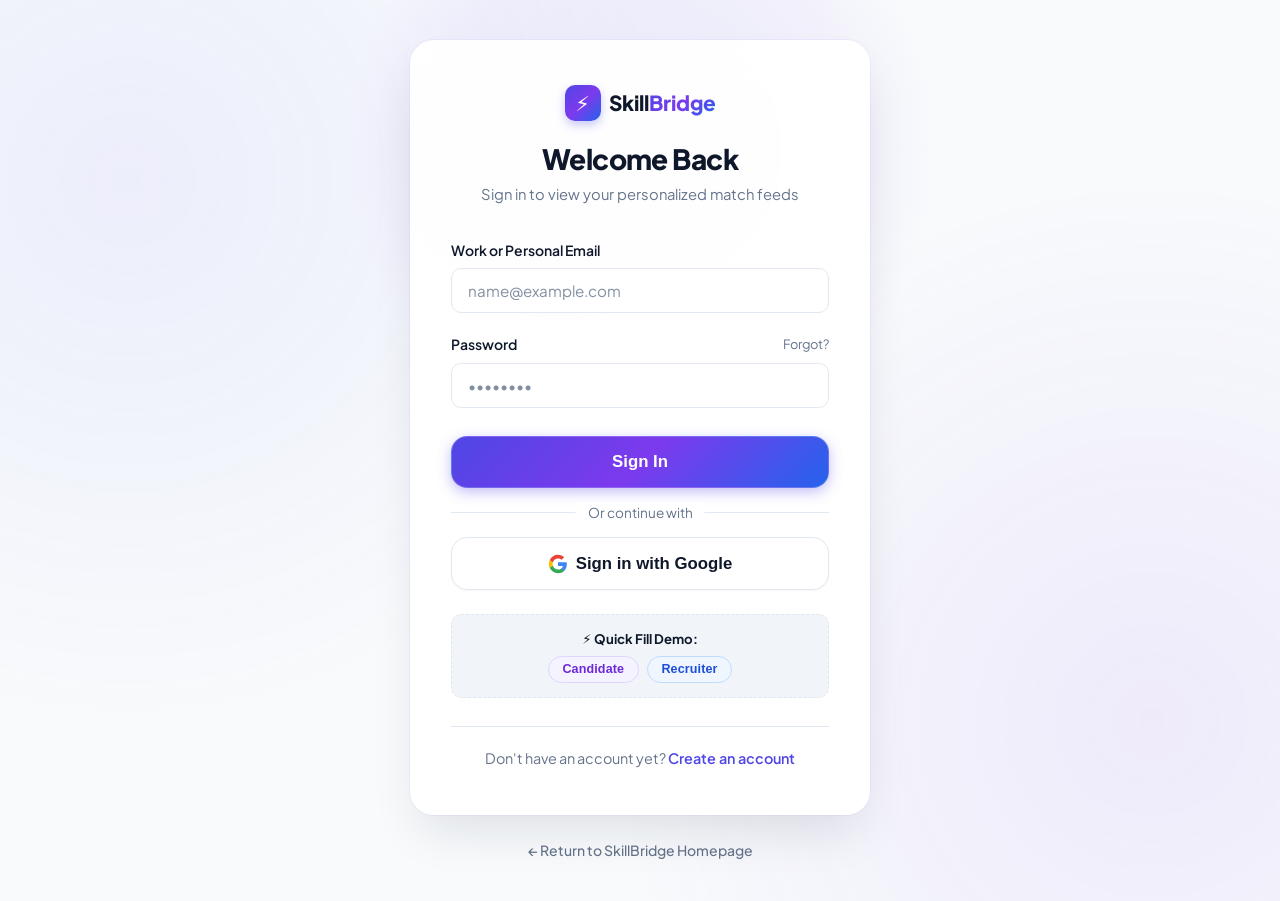
==== frontend/auth-callback.html @ 61159fba "feat: enable full Google OAuth authentication via Supabase" ====
<!DOCTYPE html>
<html lang="en">
<head>
    <meta charset="UTF-8">
    <meta name="viewport" content="width=device-width, initial-scale=1.0">
    <title>Authenticating — SkillBridge</title>
    <link rel="icon" type="image/jpeg" href="favicon.jpg">
    <link rel="stylesheet" href="assets/css/main.css">
    <style>
        body { display: flex; justify-content: center; align-items: center; height: 100vh; background: var(--bg-surface); }
        .spinner { border: 4px solid rgba(0,0,0,0.1); width: 40px; height: 40px; border-radius: 50%; border-left-color: var(--primary-600); animation: spin 1s linear infinite; margin: 0 auto 1rem; }
        @keyframes spin { 0% { transform: rotate(0deg); } 100% { transform: rotate(360deg); } }
    </style>
</head>
<body>
    <div style="text-align: center;">
        <div class="spinner"></div>
        <h2 style="color: var(--text-primary); font-size: 1.25rem;">Verifying Google Login...</h2>
        <p style="color: var(--text-muted); font-size: 0.9rem;">Please wait while we log you in safely.</p>
    </div>

    <script src="assets/js/api.js"></script>
    <script src="assets/js/auth.js"></script>
    <script>
        document.addEventListener('DOMContentLoaded', async () => {
            // Supabase returns tokens in the hash fragment: #access_token=xyz&refresh_token=abc
            const hash = window.location.hash.substring(1);
            if (!hash) {
                window.location.href = 'login.html';
                return;
            }

            const params = new URLSearchParams(hash);
            const accessToken = params.get('access_token');
            const refreshToken = params.get('refresh_token');

            if (accessToken) {
                localStorage.setItem('access_token', accessToken);
                // We need to fetch the profile to know where to redirect
                try {
                    await window.Auth.fetchAndStoreProfile();
                } catch (e) {
                    // If profile doesn't exist yet, we initialize it
                    try {
                        await window.ApiClient.post('/users/me/init-profile', { role: 'seeker' });
                        await window.Auth.fetchAndStoreProfile();
                    } catch (err) {
                        window.Toast.error("Failed to initialize profile. " + err.message);
                        setTimeout(() => window.location.href = 'index.html', 2500);
                    }
                }
            } else {
                window.Toast.error("Authentication failed. No token received.");
                setTimeout(() => window.location.href = 'login.html', 2000);
            }
        });
    </script>
</body>
</html>
---- frontend/assets/css/main.css ----
/* ==========================================================================
   SkillBridge - Core Design System & Tokens
   Modern, High-Contrast, Glassmorphism-Infused CSS
   ========================================================================== */

@import url('https://fonts.googleapis.com/css2?family=Plus+Jakarta+Sans:wght@300;400;500;600;700;800&family=JetBrains+Mono:wght@400;500&display=swap');

:root {
    /* Color Palette */
    --primary-600: #4f46e5;
    --primary-700: #4338ca;
    --primary-500: #6366f1;
    --primary-gradient: linear-gradient(135deg, #4f46e5 0%, #7c3aed 50%, #2563eb 100%);
    --primary-gradient-subtle: linear-gradient(135deg, rgba(79, 70, 229, 0.08) 0%, rgba(124, 58, 237, 0.08) 100%);
    
    --success: #10b981;
    --success-bg: #ecfdf5;
    --success-border: #a7f3d0;
    
    --warning: #f59e0b;
    --warning-bg: #fffbeb;
    --warning-border: #fde68a;
    
    --danger: #ef4444;
    --danger-bg: #fef2f2;
    --danger-border: #fecaca;
    
    --info: #3b82f6;
    --info-bg: #eff6ff;
    --info-border: #bfdbfe;
    
    /* Neutrals & Surfaces */
    --bg-base: #f8fafc;
    --bg-surface: #ffffff;
    --bg-surface-elevated: #ffffff;
    --bg-muted: #f1f5f9;
    --bg-glass: rgba(255, 255, 255, 0.85);
    
    /* Borders */
    --border-subtle: #e2e8f0;
    --border-strong: #cbd5e1;
    --border-glass: rgba(255, 255, 255, 0.4);
    
    /* Typography */
    --text-primary: #0f172a;
    --text-secondary: #475569;
    --text-muted: #64748b;
    --text-inverse: #ffffff;
    
    /* Shadows */
    --shadow-xs: 0 1px 2px 0 rgba(0, 0, 0, 0.04);
    --shadow-sm: 0 2px 4px 0 rgba(15, 23, 42, 0.06);
    --shadow-md: 0 4px 12px -2px rgba(15, 23, 42, 0.08), 0 2px 6px -1px rgba(15, 23, 42, 0.04);
    --shadow-lg: 0 12px 24px -4px rgba(15, 23, 42, 0.08), 0 4px 8px -2px rgba(15, 23, 42, 0.04);
    --shadow-xl: 0 20px 32px -8px rgba(15, 23, 42, 0.12), 0 8px 16px -4px rgba(15, 23, 42, 0.06);
    --shadow-glow: 0 0 20px -2px rgba(99, 102, 241, 0.35);
    
    /* Radii */
    --radius-sm: 6px;
    --radius-md: 10px;
    --radius-lg: 16px;
    --radius-xl: 24px;
    --radius-full: 9999px;
    
    /* Transitions */
    --transition-fast: 150ms cubic-bezier(0.4, 0, 0.2, 1);
    --transition-normal: 250ms cubic-bezier(0.4, 0, 0.2, 1);
    --transition-spring: 350ms cubic-bezier(0.34, 1.56, 0.64, 1);
}

/* ==========================================================================
   CSS Reset & Base
   ========================================================================== */
*, *::before, *::after {
    box-sizing: border-box;
    margin: 0;
    padding: 0;
}

html {
    scroll-behavior: smooth;
    -webkit-font-smoothing: antialiased;
    -moz-osx-font-smoothing: grayscale;
}

body {
    font-family: 'Plus Jakarta Sans', system-ui, -apple-system, sans-serif;
    background-color: var(--bg-base);
    color: var(--text-primary);
    line-height: 1.6;
    min-height: 100vh;
    display: flex;
    flex-direction: column;
}

/* Typography Helpers */
h1, h2, h3, h4, h5, h6 {
    color: var(--text-primary);
    font-weight: 700;
    line-height: 1.25;
    letter-spacing: -0.02em;
}

p {
    color: var(--text-secondary);
}

a {
    color: var(--primary-600);
    text-decoration: none;
    transition: color var(--transition-fast);
}

a:hover {
    color: var(--primary-700);
}

/* Container */
.container {
    width: 100%;
    max-width: 1240px;
    margin: 0 auto;
    padding: 0 1.5rem;
}

/* Header & Navigation */
header.site-header {
    background: rgba(255, 255, 255, 0.88);
    backdrop-filter: blur(16px);
    -webkit-backdrop-filter: blur(16px);
    border-bottom: 1px solid var(--border-subtle);
    position: sticky;
    top: 0;
    z-index: 100;
    transition: all var(--transition-normal);
}

header.site-header .container {
    display: flex;
    justify-content: space-between;
    align-items: center;
    height: 72px;
}

.brand-logo {
    display: flex;
    align-items: center;
    gap: 0.65rem;
    font-size: 1.35rem;
    font-weight: 800;
    color: var(--text-primary);
    text-decoration: none;
    letter-spacing: -0.03em;
}

.brand-icon {
    width: 36px;
    height: 36px;
    border-radius: var(--radius-md);
    background: var(--primary-gradient);
    display: flex;
    align-items: center;
    justify-content: center;
    color: white;
    box-shadow: 0 4px 10px rgba(79, 70, 229, 0.3);
}

.brand-gradient-text {
    background: var(--primary-gradient);
    -webkit-background-clip: text;
    -webkit-text-fill-color: transparent;
}

nav.main-nav {
    display: flex;
    align-items: center;
    gap: 1.5rem;
}

nav.main-nav a {
    font-size: 0.95rem;
    font-weight: 600;
    color: var(--text-secondary);
    padding: 0.5rem 0.75rem;
    border-radius: var(--radius-sm);
    transition: all var(--transition-fast);
}

nav.main-nav a:hover {
    color: var(--primary-600);
    background: var(--bg-muted);
}

/* Toast Notification System */
.toast-container {
    position: fixed;
    bottom: 2rem;
    right: 2rem;
    z-index: 9999;
    display: flex;
    flex-direction: column;
    gap: 0.75rem;
    pointer-events: none;
}

.toast {
    pointer-events: auto;
    background: var(--bg-surface);
    border: 1px solid var(--border-subtle);
    padding: 1rem 1.25rem;
    border-radius: var(--radius-md);
    box-shadow: var(--shadow-xl);
    display: flex;
    align-items: center;
    gap: 0.75rem;
    min-width: 300px;
    max-width: 420px;
    animation: toastSlideIn 0.3s cubic-bezier(0.16, 1, 0.3, 1) forwards;
    transition: all 0.2s ease;
}

.toast-icon {
    font-size: 1.25rem;
    line-height: 1;
}

.toast-content {
    flex: 1;
}

.toast-title {
    font-weight: 600;
    font-size: 0.9rem;
    color: var(--text-primary);
}

.toast-message {
    font-size: 0.825rem;
    color: var(--text-muted);
}

.toast-success {
    border-left: 4px solid var(--success);
}
.toast-error {
    border-left: 4px solid var(--danger);
}
.toast-info {
    border-left: 4px solid var(--info);
}

@keyframes toastSlideIn {
    from {
        opacity: 0;
        transform: translateY(20px) scale(0.95);
    }
    to {
        opacity: 1;
        transform: translateY(0) scale(1);
    }
}

/* Footer */
footer.site-footer {
    margin-top: auto;
    background: var(--bg-surface);
    border-top: 1px solid var(--border-subtle);
    padding: 3rem 0;
    color: var(--text-muted);
    font-size: 0.9rem;
}

.footer-content {
    display: flex;
    justify-content: space-between;
    align-items: center;
    flex-wrap: wrap;
    gap: 1.5rem;
}

.system-status {
    display: inline-flex;
    align-items: center;
    gap: 0.5rem;
    background: var(--success-bg);
    color: var(--success);
    border: 1px solid var(--success-border);
    padding: 0.35rem 0.85rem;
    border-radius: var(--radius-full);
    font-size: 0.8rem;
    font-weight: 600;
}

.system-status-dot {
    width: 8px;
    height: 8px;
    background: var(--success);
    border-radius: 50%;
    box-shadow: 0 0 6px var(--success);
    animation: statusPulse 2s infinite;
}

@keyframes statusPulse {
    0% { transform: scale(0.95); box-shadow: 0 0 0 0 rgba(16, 185, 129, 0.7); }
    70% { transform: scale(1); box-shadow: 0 0 0 6px rgba(16, 185, 129, 0); }
    100% { transform: scale(0.95); box-shadow: 0 0 0 0 rgba(16, 185, 129, 0); }
}

/* Animations */
@keyframes fadeIn {
    from { opacity: 0; transform: translateY(8px); }
    to { opacity: 1; transform: translateY(0); }
}

.animate-fade-in {
    animation: fadeIn 0.4s cubic-bezier(0.16, 1, 0.3, 1) forwards;
}
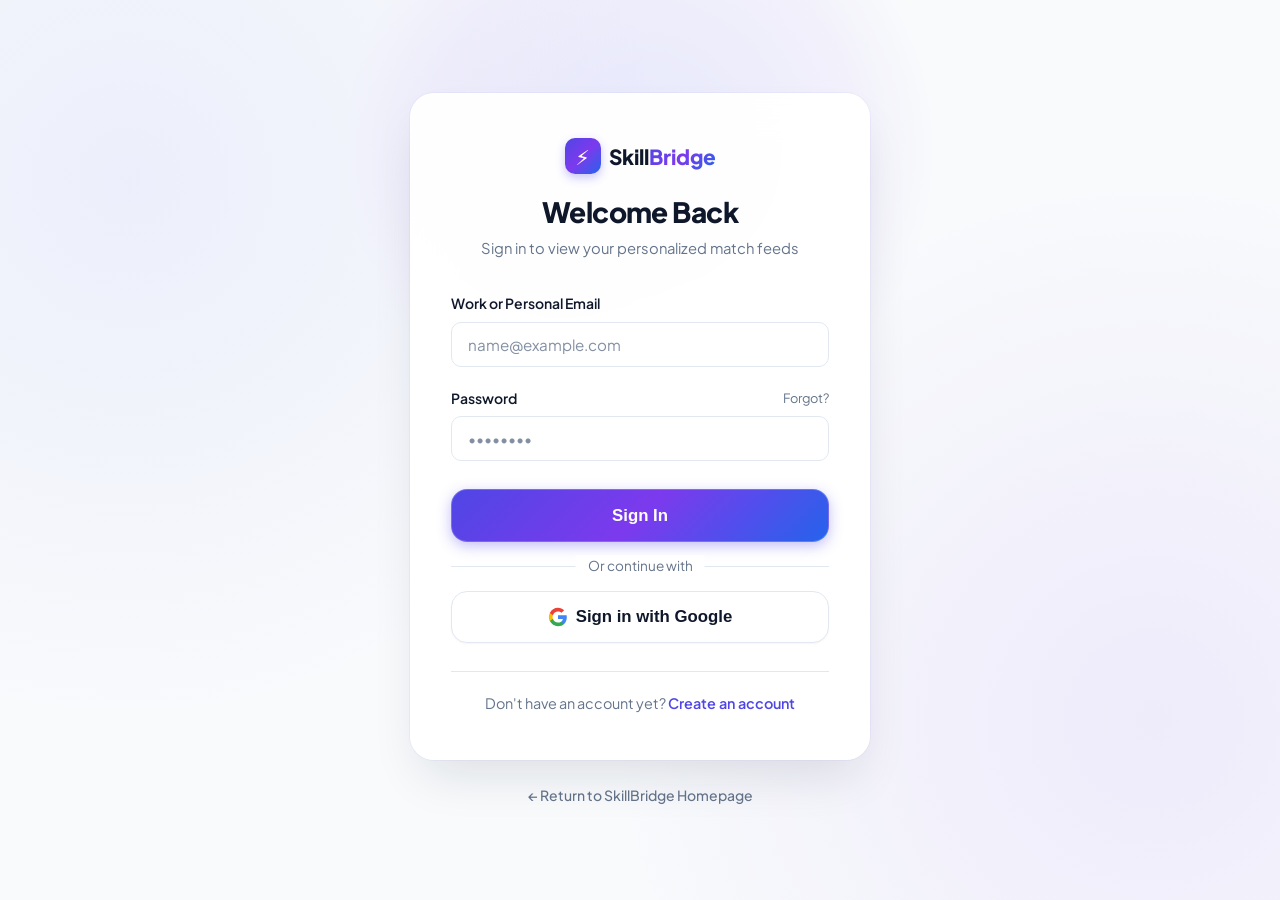
==== commit 94b50e6b: "feat: allow users to register as recruiter via Google OAuth" ====
--- a/frontend/auth-callback.html
+++ b/frontend/auth-callback.html
@@ -24,6 +24,16 @@
     <script>
         document.addEventListener('DOMContentLoaded', async () => {
             // Supabase returns tokens in the hash fragment: #access_token=xyz&refresh_token=abc
+            // But it might return errors in the query string: ?error=... or hash #error=...
+            const urlParams = new URLSearchParams(window.location.search);
+            const errorDesc = urlParams.get('error_description') || new URLSearchParams(window.location.hash.substring(1)).get('error_description');
+            
+            if (errorDesc) {
+                window.Toast.error("Login Error: " + errorDesc, "OAuth Failed");
+                setTimeout(() => window.location.href = 'login.html', 3000);
+                return;
+            }
+
             const hash = window.location.hash.substring(1);
             if (!hash) {
                 window.location.href = 'login.html';
@@ -39,10 +49,13 @@
                 // We need to fetch the profile to know where to redirect
                 try {
                     await window.Auth.fetchAndStoreProfile();
+                    localStorage.removeItem('pending_oauth_role'); // Clean up
                 } catch (e) {
                     // If profile doesn't exist yet, we initialize it
                     try {
-                        await window.ApiClient.post('/users/me/init-profile', { role: 'seeker' });
+                        const requestedRole = localStorage.getItem('pending_oauth_role') || 'seeker';
+                        await window.ApiClient.post('/users/me/init-profile', { role: requestedRole });
+                        localStorage.removeItem('pending_oauth_role'); // Clean up
                         await window.Auth.fetchAndStoreProfile();
                     } catch (err) {
                         window.Toast.error("Failed to initialize profile. " + err.message);
